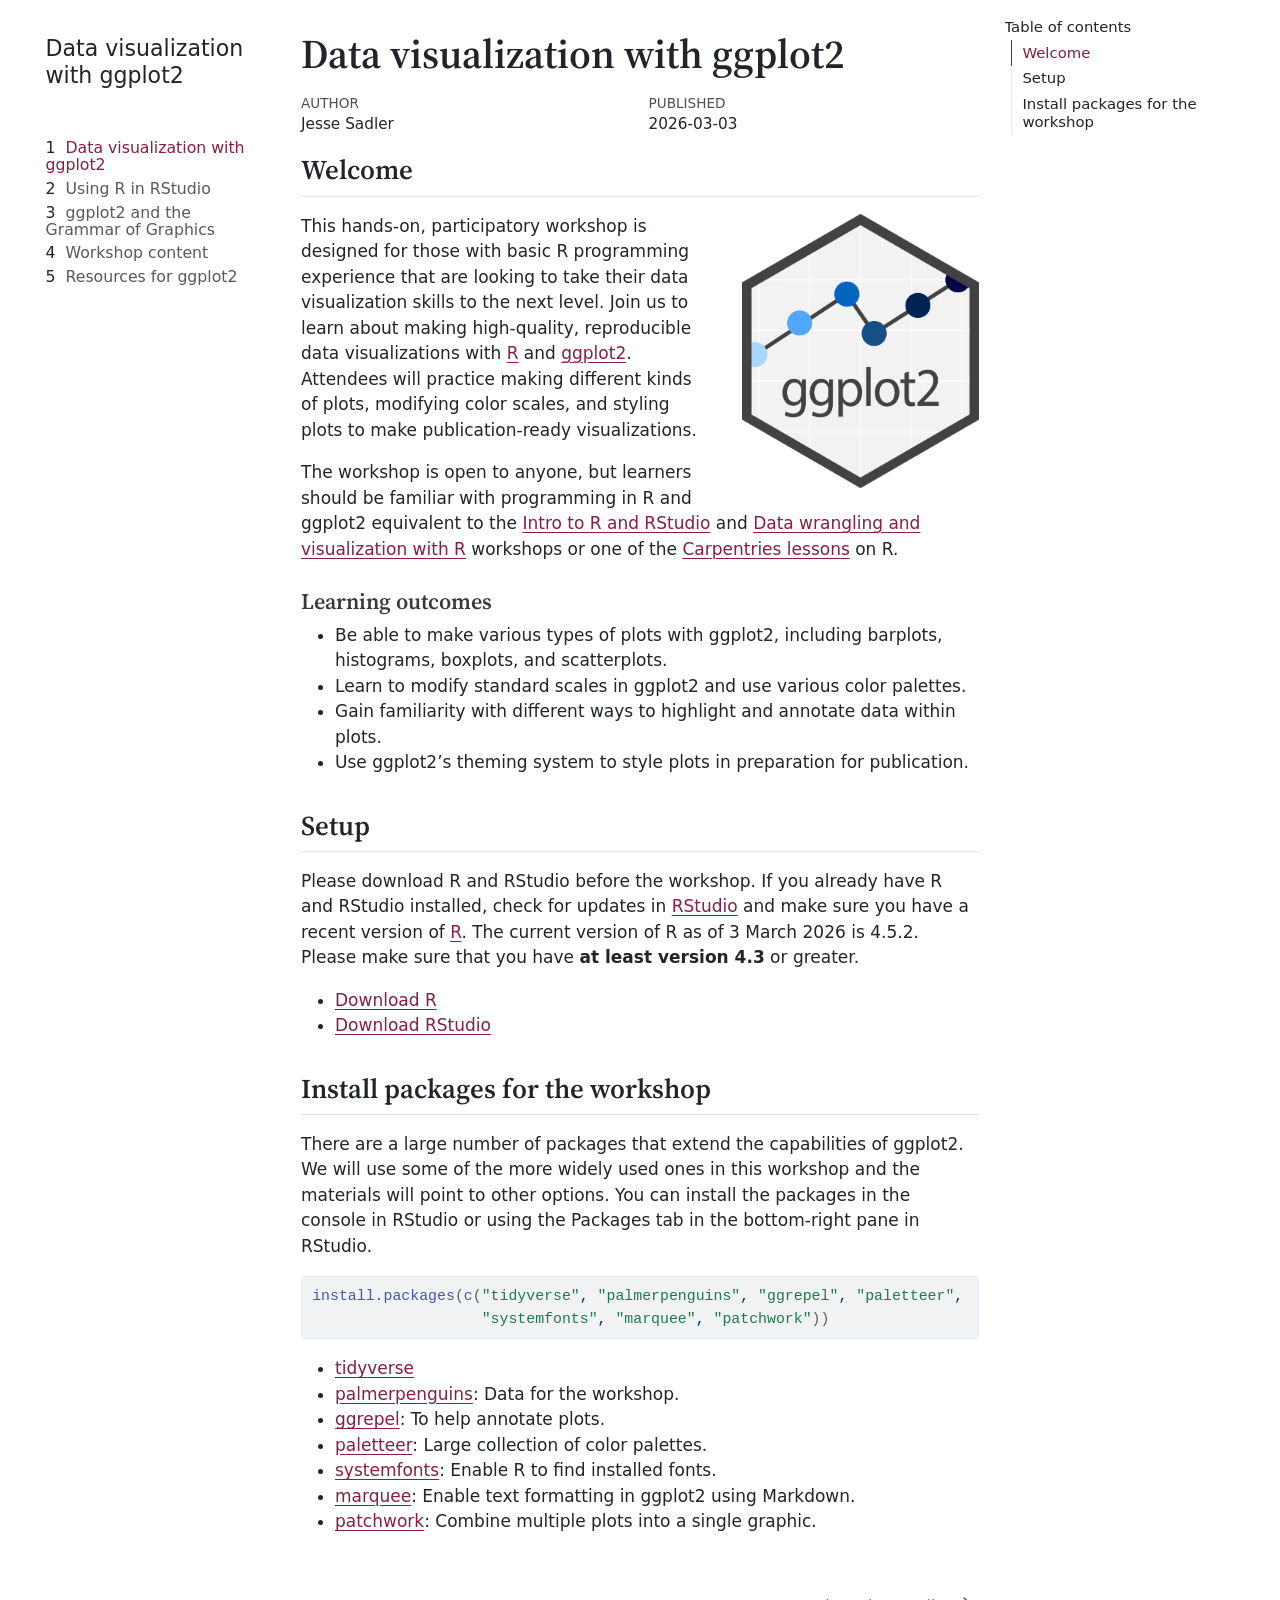
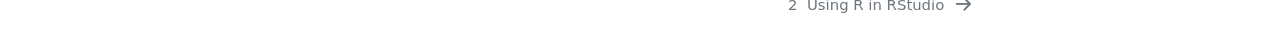
==== index.html @ a0c3a04a "Built site for gh-pages" ====
<!DOCTYPE html>
<html xmlns="http://www.w3.org/1999/xhtml" lang="en" xml:lang="en"><head>
<meta http-equiv="Content-Type" content="text/html; charset=UTF-8">
<meta charset="utf-8">
<meta name="generator" content="quarto-1.8.27">
<meta name="viewport" content="width=device-width, initial-scale=1.0, user-scalable=yes">
<meta name="author" content="Jesse Sadler">
<meta name="dcterms.date" content="2026-03-03">
<title>Data visualization with ggplot2</title>
<style>
code{white-space: pre-wrap;}
span.smallcaps{font-variant: small-caps;}
div.columns{display: flex; gap: min(4vw, 1.5em);}
div.column{flex: auto; overflow-x: auto;}
div.hanging-indent{margin-left: 1.5em; text-indent: -1.5em;}
ul.task-list{list-style: none;}
ul.task-list li input[type="checkbox"] {
  width: 0.8em;
  margin: 0 0.8em 0.2em -1em; /* quarto-specific, see https://github.com/quarto-dev/quarto-cli/issues/4556 */ 
  vertical-align: middle;
}
/* CSS for syntax highlighting */
html { -webkit-text-size-adjust: 100%; }
pre > code.sourceCode { white-space: pre; position: relative; }
pre > code.sourceCode > span { display: inline-block; line-height: 1.25; }
pre > code.sourceCode > span:empty { height: 1.2em; }
.sourceCode { overflow: visible; }
code.sourceCode > span { color: inherit; text-decoration: inherit; }
div.sourceCode { margin: 1em 0; }
pre.sourceCode { margin: 0; }
@media screen {
div.sourceCode { overflow: auto; }
}
@media print {
pre > code.sourceCode { white-space: pre-wrap; }
pre > code.sourceCode > span { text-indent: -5em; padding-left: 5em; }
}
pre.numberSource code
  { counter-reset: source-line 0; }
pre.numberSource code > span
  { position: relative; left: -4em; counter-increment: source-line; }
pre.numberSource code > span > a:first-child::before
  { content: counter(source-line);
    position: relative; left: -1em; text-align: right; vertical-align: baseline;
    border: none; display: inline-block;
    -webkit-touch-callout: none; -webkit-user-select: none;
    -khtml-user-select: none; -moz-user-select: none;
    -ms-user-select: none; user-select: none;
    padding: 0 4px; width: 4em;
  }
pre.numberSource { margin-left: 3em;  padding-left: 4px; }
div.sourceCode
  {   }
@media screen {
pre > code.sourceCode > span > a:first-child::before { text-decoration: underline; }
}
</style>

<script src="site_libs/quarto-nav/quarto-nav.js"></script>
<script src="site_libs/quarto-nav/headroom.min.js"></script>
<script src="site_libs/clipboard/clipboard.min.js"></script>
<script src="site_libs/quarto-search/autocomplete.umd.js"></script>
<script src="site_libs/quarto-search/fuse.min.js"></script>
<script src="site_libs/quarto-search/quarto-search.js"></script>
<meta name="quarto:offset" content="./">
<link href="./rstudio-guide.html" rel="next">
<script src="site_libs/quarto-html/quarto.js" type="module"></script>
<script src="site_libs/quarto-html/tabsets/tabsets.js" type="module"></script>
<script src="site_libs/quarto-html/axe/axe-check.js" type="module"></script>
<script src="site_libs/quarto-html/popper.min.js"></script>
<script src="site_libs/quarto-html/tippy.umd.min.js"></script>
<script src="site_libs/quarto-html/anchor.min.js"></script>
<link href="site_libs/quarto-html/tippy.css" rel="stylesheet">
<link href="site_libs/quarto-html/quarto-syntax-highlighting-ed96de9b727972fe78a7b5d16c58bf87.css" rel="stylesheet" id="quarto-text-highlighting-styles">
<script src="site_libs/bootstrap/bootstrap.min.js"></script>
<link href="site_libs/bootstrap/bootstrap-icons.css" rel="stylesheet">
<link href="site_libs/bootstrap/bootstrap-819e9ac62654b264625359d69f414092.min.css" rel="stylesheet" append-hash="true" id="quarto-bootstrap" data-mode="light"><script id="quarto-search-options" type="application/json">{
  "location": "sidebar",
  "copy-button": false,
  "collapse-after": 3,
  "panel-placement": "start",
  "type": "textbox",
  "limit": 50,
  "keyboard-shortcut": [
    "f",
    "/",
    "s"
  ],
  "show-item-context": false,
  "language": {
    "search-no-results-text": "No results",
    "search-matching-documents-text": "matching documents",
    "search-copy-link-title": "Copy link to search",
    "search-hide-matches-text": "Hide additional matches",
    "search-more-match-text": "more match in this document",
    "search-more-matches-text": "more matches in this document",
    "search-clear-button-title": "Clear",
    "search-text-placeholder": "",
    "search-detached-cancel-button-title": "Cancel",
    "search-submit-button-title": "Submit",
    "search-label": "Search"
  }
}</script>
</head>
<body class="nav-sidebar floating quarto-light">

<div id="quarto-search-results"></div>
  <header id="quarto-header" class="headroom fixed-top"><nav class="quarto-secondary-nav"><div class="container-fluid d-flex">
      <button type="button" class="quarto-btn-toggle btn" data-bs-toggle="collapse" role="button" data-bs-target=".quarto-sidebar-collapse-item" aria-controls="quarto-sidebar" aria-expanded="false" aria-label="Toggle sidebar navigation" onclick="if (window.quartoToggleHeadroom) { window.quartoToggleHeadroom(); }">
        <i class="bi bi-layout-text-sidebar-reverse"></i>
      </button>
        <nav class="quarto-page-breadcrumbs" aria-label="breadcrumb"><ol class="breadcrumb"><li class="breadcrumb-item"><a href="./index.html"><span class="chapter-number">1</span>&nbsp; <span class="chapter-title">Data visualization with ggplot2</span></a></li></ol></nav>
        <a class="flex-grow-1" role="navigation" data-bs-toggle="collapse" data-bs-target=".quarto-sidebar-collapse-item" aria-controls="quarto-sidebar" aria-expanded="false" aria-label="Toggle sidebar navigation" onclick="if (window.quartoToggleHeadroom) { window.quartoToggleHeadroom(); }">      
        </a>
      <button type="button" class="btn quarto-search-button" aria-label="Search" onclick="window.quartoOpenSearch();">
        <i class="bi bi-search"></i>
      </button>
    </div>
  </nav></header><!-- content --><div id="quarto-content" class="quarto-container page-columns page-rows-contents page-layout-article">
<!-- sidebar -->
  <nav id="quarto-sidebar" class="sidebar collapse collapse-horizontal quarto-sidebar-collapse-item sidebar-navigation floating overflow-auto"><div class="pt-lg-2 mt-2 text-left sidebar-header">
    <div class="sidebar-title mb-0 py-0">
      <a href="./">Data visualization with ggplot2</a> 
    </div>
      </div>
        <div class="mt-2 flex-shrink-0 align-items-center">
        <div class="sidebar-search">
        <div id="quarto-search" class="" title="Search"></div>
        </div>
        </div>
    <div class="sidebar-menu-container"> 
    <ul class="list-unstyled mt-1">
<li class="sidebar-item">
  <div class="sidebar-item-container"> 
  <a href="./index.html" class="sidebar-item-text sidebar-link active">
 <span class="menu-text"><span class="chapter-number">1</span>&nbsp; <span class="chapter-title">Data visualization with ggplot2</span></span></a>
  </div>
</li>
        <li class="sidebar-item">
  <div class="sidebar-item-container"> 
  <a href="./rstudio-guide.html" class="sidebar-item-text sidebar-link">
 <span class="menu-text"><span class="chapter-number">2</span>&nbsp; <span class="chapter-title">Using R in RStudio</span></span></a>
  </div>
</li>
        <li class="sidebar-item">
  <div class="sidebar-item-container"> 
  <a href="./grammar-of-graphics.html" class="sidebar-item-text sidebar-link">
 <span class="menu-text"><span class="chapter-number">3</span>&nbsp; <span class="chapter-title">ggplot2 and the Grammar of Graphics</span></span></a>
  </div>
</li>
        <li class="sidebar-item">
  <div class="sidebar-item-container"> 
  <a href="./content.html" class="sidebar-item-text sidebar-link">
 <span class="menu-text"><span class="chapter-number">4</span>&nbsp; <span class="chapter-title">Workshop content</span></span></a>
  </div>
</li>
        <li class="sidebar-item">
  <div class="sidebar-item-container"> 
  <a href="./resources.html" class="sidebar-item-text sidebar-link">
 <span class="menu-text"><span class="chapter-number">5</span>&nbsp; <span class="chapter-title">Resources for ggplot2</span></span></a>
  </div>
</li>
    </ul>
</div>
</nav><div id="quarto-sidebar-glass" class="quarto-sidebar-collapse-item" data-bs-toggle="collapse" data-bs-target=".quarto-sidebar-collapse-item"></div>
<!-- margin-sidebar -->
    <div id="quarto-margin-sidebar" class="sidebar margin-sidebar">
        <nav id="TOC" role="doc-toc" class="toc-active"><h2 id="toc-title">Table of contents</h2>
   
  <ul>
<li>
<a href="#welcome" id="toc-welcome" class="nav-link active" data-scroll-target="#welcome">Welcome</a>
  <ul class="collapse">
<li><a href="#learning-outcomes" id="toc-learning-outcomes" class="nav-link" data-scroll-target="#learning-outcomes">Learning outcomes</a></li>
  </ul>
</li>
  <li><a href="#setup" id="toc-setup" class="nav-link" data-scroll-target="#setup">Setup</a></li>
  <li><a href="#install-packages-for-the-workshop" id="toc-install-packages-for-the-workshop" class="nav-link" data-scroll-target="#install-packages-for-the-workshop">Install packages for the workshop</a></li>
  </ul></nav>
    </div>
<!-- main -->
<main class="content" id="quarto-document-content"><header id="title-block-header" class="quarto-title-block default"><div class="quarto-title">
<h1 class="title">Data visualization with ggplot2</h1>
</div>



<div class="quarto-title-meta">

    <div>
    <div class="quarto-title-meta-heading">Author</div>
    <div class="quarto-title-meta-contents">
             <p>Jesse Sadler </p>
          </div>
  </div>
    
    <div>
    <div class="quarto-title-meta-heading">Published</div>
    <div class="quarto-title-meta-contents">
      <p class="date">2026-03-03</p>
    </div>
  </div>
  
    
  </div>
  


</header>
<section id="welcome" class="level2 unnumbered"><h2 class="unnumbered anchored" data-anchor-id="welcome">Welcome</h2><p><img src="ggplot2.png" title="Data visualization with ggplot2" class="quarto-cover-image nolightbox img-fluid"></p>
<p>This hands-on, participatory workshop is designed for those with basic R programming experience that are looking to take their data visualization skills to the next level. Join us to learn about making high-quality, reproducible data visualizations with <a href="https://www.r-project.org/">R</a> and <a href="https://ggplot2.tidyverse.org/">ggplot2</a>. Attendees will practice making different kinds of plots, modifying color scales, and styling plots to make publication-ready visualizations.</p>
<p>The workshop is open to anyone, but learners should be familiar with programming in R and ggplot2 equivalent to the <a href="https://calendar.lib.vt.edu/event/16053032">Intro to R and RStudio</a> and <a href="https://calendar.lib.vt.edu/event/16053104">Data wrangling and visualization with R</a> workshops or one of the <a href="https://carpentries.org/lessons/">Carpentries lessons</a> on R.</p>
<section id="learning-outcomes" class="level3 unnumbered"><h3 class="unnumbered anchored" data-anchor-id="learning-outcomes">Learning outcomes</h3>
<ul>
<li>Be able to make various types of plots with ggplot2, including barplots, histograms, boxplots, and scatterplots.</li>
<li>Learn to modify standard scales in ggplot2 and use various color palettes.</li>
<li>Gain familiarity with different ways to highlight and annotate data within plots.</li>
<li>Use ggplot2’s theming system to style plots in preparation for publication.</li>
</ul></section></section><section id="setup" class="level2 unnumbered"><h2 class="unnumbered anchored" data-anchor-id="setup">Setup</h2>
<p>Please download R and RStudio before the workshop. If you already have R and RStudio installed, check for updates in <a href="https://posit.co/download/rstudio-desktop/">RStudio</a> and make sure you have a recent version of <a href="https://cran.r-project.org/">R</a>. The current version of R as of 3 March 2026 is 4.5.2. Please make sure that you have <strong>at least version 4.3</strong> or greater.</p>
<ul>
<li><a href="https://cran.r-project.org/">Download R</a></li>
<li><a href="https://posit.co/download/rstudio-desktop/">Download RStudio</a></li>
</ul></section><section id="install-packages-for-the-workshop" class="level2 unnumbered"><h2 class="unnumbered anchored" data-anchor-id="install-packages-for-the-workshop">Install packages for the workshop</h2>
<p>There are a large number of packages that extend the capabilities of ggplot2. We will use some of the more widely used ones in this workshop and the materials will point to other options. You can install the packages in the console in RStudio or using the Packages tab in the bottom-right pane in RStudio.</p>
<div class="cell">
<div class="code-copy-outer-scaffold"><div class="sourceCode" id="cb1"><pre class="downlit sourceCode r code-with-copy"><code class="sourceCode R"><span><span class="fu"><a href="https://rdrr.io/r/utils/install.packages.html">install.packages</a></span><span class="op">(</span><span class="fu"><a href="https://rdrr.io/r/base/c.html">c</a></span><span class="op">(</span><span class="st">"tidyverse"</span>, <span class="st">"palmerpenguins"</span>, <span class="st">"ggrepel"</span>, <span class="st">"paletteer"</span>,</span>
<span>                   <span class="st">"systemfonts"</span>, <span class="st">"marquee"</span>, <span class="st">"patchwork"</span><span class="op">)</span><span class="op">)</span></span></code></pre></div><button title="Copy to Clipboard" class="code-copy-button"><i class="bi"></i></button></div>
</div>
<ul>
<li><a href="https://tidyverse.org">tidyverse</a></li>
<li>
<a href="https://allisonhorst.github.io/palmerpenguins/">palmerpenguins</a>: Data for the workshop.</li>
<li>
<a href="https://ggrepel.slowkow.com">ggrepel</a>: To help annotate plots.</li>
<li>
<a href="https://emilhvitfeldt.github.io/paletteer/">paletteer</a>: Large collection of color palettes.</li>
<li>
<a href="https://systemfonts.r-lib.org">systemfonts</a>: Enable R to find installed fonts.</li>
<li>
<a href="https://marquee.r-lib.org">marquee</a>: Enable text formatting in ggplot2 using Markdown.</li>
<li>
<a href="https://patchwork.data-imaginist.com/index.html">patchwork</a>: Combine multiple plots into a single graphic.</li>
</ul>


</section></main><!-- /main --><script id="quarto-html-after-body" type="application/javascript">
  window.document.addEventListener("DOMContentLoaded", function (event) {
    const icon = "";
    const anchorJS = new window.AnchorJS();
    anchorJS.options = {
      placement: 'right',
      icon: icon
    };
    anchorJS.add('.anchored');
    const isCodeAnnotation = (el) => {
      for (const clz of el.classList) {
        if (clz.startsWith('code-annotation-')) {                     
          return true;
        }
      }
      return false;
    }
    const onCopySuccess = function(e) {
      // button target
      const button = e.trigger;
      // don't keep focus
      button.blur();
      // flash "checked"
      button.classList.add('code-copy-button-checked');
      var currentTitle = button.getAttribute("title");
      button.setAttribute("title", "Copied!");
      let tooltip;
      if (window.bootstrap) {
        button.setAttribute("data-bs-toggle", "tooltip");
        button.setAttribute("data-bs-placement", "left");
        button.setAttribute("data-bs-title", "Copied!");
        tooltip = new bootstrap.Tooltip(button, 
          { trigger: "manual", 
            customClass: "code-copy-button-tooltip",
            offset: [0, -8]});
        tooltip.show();    
      }
      setTimeout(function() {
        if (tooltip) {
          tooltip.hide();
          button.removeAttribute("data-bs-title");
          button.removeAttribute("data-bs-toggle");
          button.removeAttribute("data-bs-placement");
        }
        button.setAttribute("title", currentTitle);
        button.classList.remove('code-copy-button-checked');
      }, 1000);
      // clear code selection
      e.clearSelection();
    }
    const getTextToCopy = function(trigger) {
      const outerScaffold = trigger.parentElement.cloneNode(true);
      const codeEl = outerScaffold.querySelector('code');
      for (const childEl of codeEl.children) {
        if (isCodeAnnotation(childEl)) {
          childEl.remove();
        }
      }
      return codeEl.innerText;
    }
    const clipboard = new window.ClipboardJS('.code-copy-button:not([data-in-quarto-modal])', {
      text: getTextToCopy
    });
    clipboard.on('success', onCopySuccess);
    if (window.document.getElementById('quarto-embedded-source-code-modal')) {
      const clipboardModal = new window.ClipboardJS('.code-copy-button[data-in-quarto-modal]', {
        text: getTextToCopy,
        container: window.document.getElementById('quarto-embedded-source-code-modal')
      });
      clipboardModal.on('success', onCopySuccess);
    }
      var localhostRegex = new RegExp(/^(?:http|https):\/\/localhost\:?[0-9]*\//);
      var mailtoRegex = new RegExp(/^mailto:/);
        var filterRegex = new RegExp('/' + window.location.host + '/');
      var isInternal = (href) => {
          return filterRegex.test(href) || localhostRegex.test(href) || mailtoRegex.test(href);
      }
      // Inspect non-navigation links and adorn them if external
     var links = window.document.querySelectorAll('a[href]:not(.nav-link):not(.navbar-brand):not(.toc-action):not(.sidebar-link):not(.sidebar-item-toggle):not(.pagination-link):not(.no-external):not([aria-hidden]):not(.dropdown-item):not(.quarto-navigation-tool):not(.about-link)');
      for (var i=0; i<links.length; i++) {
        const link = links[i];
        if (!isInternal(link.href)) {
          // undo the damage that might have been done by quarto-nav.js in the case of
          // links that we want to consider external
          if (link.dataset.originalHref !== undefined) {
            link.href = link.dataset.originalHref;
          }
        }
      }
    function tippyHover(el, contentFn, onTriggerFn, onUntriggerFn) {
      const config = {
        allowHTML: true,
        maxWidth: 500,
        delay: 100,
        arrow: false,
        appendTo: function(el) {
            return el.parentElement;
        },
        interactive: true,
        interactiveBorder: 10,
        theme: 'quarto',
        placement: 'bottom-start',
      };
      if (contentFn) {
        config.content = contentFn;
      }
      if (onTriggerFn) {
        config.onTrigger = onTriggerFn;
      }
      if (onUntriggerFn) {
        config.onUntrigger = onUntriggerFn;
      }
      window.tippy(el, config); 
    }
    const noterefs = window.document.querySelectorAll('a[role="doc-noteref"]');
    for (var i=0; i<noterefs.length; i++) {
      const ref = noterefs[i];
      tippyHover(ref, function() {
        // use id or data attribute instead here
        let href = ref.getAttribute('data-footnote-href') || ref.getAttribute('href');
        try { href = new URL(href).hash; } catch {}
        const id = href.replace(/^#\/?/, "");
        const note = window.document.getElementById(id);
        if (note) {
          return note.innerHTML;
        } else {
          return "";
        }
      });
    }
    const xrefs = window.document.querySelectorAll('a.quarto-xref');
    const processXRef = (id, note) => {
      // Strip column container classes
      const stripColumnClz = (el) => {
        el.classList.remove("page-full", "page-columns");
        if (el.children) {
          for (const child of el.children) {
            stripColumnClz(child);
          }
        }
      }
      stripColumnClz(note)
      if (id === null || id.startsWith('sec-')) {
        // Special case sections, only their first couple elements
        const container = document.createElement("div");
        if (note.children && note.children.length > 2) {
          container.appendChild(note.children[0].cloneNode(true));
          for (let i = 1; i < note.children.length; i++) {
            const child = note.children[i];
            if (child.tagName === "P" && child.innerText === "") {
              continue;
            } else {
              container.appendChild(child.cloneNode(true));
              break;
            }
          }
          if (window.Quarto?.typesetMath) {
            window.Quarto.typesetMath(container);
          }
          return container.innerHTML
        } else {
          if (window.Quarto?.typesetMath) {
            window.Quarto.typesetMath(note);
          }
          return note.innerHTML;
        }
      } else {
        // Remove any anchor links if they are present
        const anchorLink = note.querySelector('a.anchorjs-link');
        if (anchorLink) {
          anchorLink.remove();
        }
        if (window.Quarto?.typesetMath) {
          window.Quarto.typesetMath(note);
        }
        if (note.classList.contains("callout")) {
          return note.outerHTML;
        } else {
          return note.innerHTML;
        }
      }
    }
    for (var i=0; i<xrefs.length; i++) {
      const xref = xrefs[i];
      tippyHover(xref, undefined, function(instance) {
        instance.disable();
        let url = xref.getAttribute('href');
        let hash = undefined; 
        if (url.startsWith('#')) {
          hash = url;
        } else {
          try { hash = new URL(url).hash; } catch {}
        }
        if (hash) {
          const id = hash.replace(/^#\/?/, "");
          const note = window.document.getElementById(id);
          if (note !== null) {
            try {
              const html = processXRef(id, note.cloneNode(true));
              instance.setContent(html);
            } finally {
              instance.enable();
              instance.show();
            }
          } else {
            // See if we can fetch this
            fetch(url.split('#')[0])
            .then(res => res.text())
            .then(html => {
              const parser = new DOMParser();
              const htmlDoc = parser.parseFromString(html, "text/html");
              const note = htmlDoc.getElementById(id);
              if (note !== null) {
                const html = processXRef(id, note);
                instance.setContent(html);
              } 
            }).finally(() => {
              instance.enable();
              instance.show();
            });
          }
        } else {
          // See if we can fetch a full url (with no hash to target)
          // This is a special case and we should probably do some content thinning / targeting
          fetch(url)
          .then(res => res.text())
          .then(html => {
            const parser = new DOMParser();
            const htmlDoc = parser.parseFromString(html, "text/html");
            const note = htmlDoc.querySelector('main.content');
            if (note !== null) {
              // This should only happen for chapter cross references
              // (since there is no id in the URL)
              // remove the first header
              if (note.children.length > 0 && note.children[0].tagName === "HEADER") {
                note.children[0].remove();
              }
              const html = processXRef(null, note);
              instance.setContent(html);
            } 
          }).finally(() => {
            instance.enable();
            instance.show();
          });
        }
      }, function(instance) {
      });
    }
        let selectedAnnoteEl;
        const selectorForAnnotation = ( cell, annotation) => {
          let cellAttr = 'data-code-cell="' + cell + '"';
          let lineAttr = 'data-code-annotation="' +  annotation + '"';
          const selector = 'span[' + cellAttr + '][' + lineAttr + ']';
          return selector;
        }
        const selectCodeLines = (annoteEl) => {
          const doc = window.document;
          const targetCell = annoteEl.getAttribute("data-target-cell");
          const targetAnnotation = annoteEl.getAttribute("data-target-annotation");
          const annoteSpan = window.document.querySelector(selectorForAnnotation(targetCell, targetAnnotation));
          const lines = annoteSpan.getAttribute("data-code-lines").split(",");
          const lineIds = lines.map((line) => {
            return targetCell + "-" + line;
          })
          let top = null;
          let height = null;
          let parent = null;
          if (lineIds.length > 0) {
              //compute the position of the single el (top and bottom and make a div)
              const el = window.document.getElementById(lineIds[0]);
              top = el.offsetTop;
              height = el.offsetHeight;
              parent = el.parentElement.parentElement;
            if (lineIds.length > 1) {
              const lastEl = window.document.getElementById(lineIds[lineIds.length - 1]);
              const bottom = lastEl.offsetTop + lastEl.offsetHeight;
              height = bottom - top;
            }
            if (top !== null && height !== null && parent !== null) {
              // cook up a div (if necessary) and position it 
              let div = window.document.getElementById("code-annotation-line-highlight");
              if (div === null) {
                div = window.document.createElement("div");
                div.setAttribute("id", "code-annotation-line-highlight");
                div.style.position = 'absolute';
                parent.appendChild(div);
              }
              div.style.top = top - 2 + "px";
              div.style.height = height + 4 + "px";
              div.style.left = 0;
              let gutterDiv = window.document.getElementById("code-annotation-line-highlight-gutter");
              if (gutterDiv === null) {
                gutterDiv = window.document.createElement("div");
                gutterDiv.setAttribute("id", "code-annotation-line-highlight-gutter");
                gutterDiv.style.position = 'absolute';
                const codeCell = window.document.getElementById(targetCell);
                const gutter = codeCell.querySelector('.code-annotation-gutter');
                gutter.appendChild(gutterDiv);
              }
              gutterDiv.style.top = top - 2 + "px";
              gutterDiv.style.height = height + 4 + "px";
            }
            selectedAnnoteEl = annoteEl;
          }
        };
        const unselectCodeLines = () => {
          const elementsIds = ["code-annotation-line-highlight", "code-annotation-line-highlight-gutter"];
          elementsIds.forEach((elId) => {
            const div = window.document.getElementById(elId);
            if (div) {
              div.remove();
            }
          });
          selectedAnnoteEl = undefined;
        };
          // Handle positioning of the toggle
      window.addEventListener(
        "resize",
        throttle(() => {
          elRect = undefined;
          if (selectedAnnoteEl) {
            selectCodeLines(selectedAnnoteEl);
          }
        }, 10)
      );
      function throttle(fn, ms) {
      let throttle = false;
      let timer;
        return (...args) => {
          if(!throttle) { // first call gets through
              fn.apply(this, args);
              throttle = true;
          } else { // all the others get throttled
              if(timer) clearTimeout(timer); // cancel #2
              timer = setTimeout(() => {
                fn.apply(this, args);
                timer = throttle = false;
              }, ms);
          }
        };
      }
        // Attach click handler to the DT
        const annoteDls = window.document.querySelectorAll('dt[data-target-cell]');
        for (const annoteDlNode of annoteDls) {
          annoteDlNode.addEventListener('click', (event) => {
            const clickedEl = event.target;
            if (clickedEl !== selectedAnnoteEl) {
              unselectCodeLines();
              const activeEl = window.document.querySelector('dt[data-target-cell].code-annotation-active');
              if (activeEl) {
                activeEl.classList.remove('code-annotation-active');
              }
              selectCodeLines(clickedEl);
              clickedEl.classList.add('code-annotation-active');
            } else {
              // Unselect the line
              unselectCodeLines();
              clickedEl.classList.remove('code-annotation-active');
            }
          });
        }
    const findCites = (el) => {
      const parentEl = el.parentElement;
      if (parentEl) {
        const cites = parentEl.dataset.cites;
        if (cites) {
          return {
            el,
            cites: cites.split(' ')
          };
        } else {
          return findCites(el.parentElement)
        }
      } else {
        return undefined;
      }
    };
    var bibliorefs = window.document.querySelectorAll('a[role="doc-biblioref"]');
    for (var i=0; i<bibliorefs.length; i++) {
      const ref = bibliorefs[i];
      const citeInfo = findCites(ref);
      if (citeInfo) {
        tippyHover(citeInfo.el, function() {
          var popup = window.document.createElement('div');
          citeInfo.cites.forEach(function(cite) {
            var citeDiv = window.document.createElement('div');
            citeDiv.classList.add('hanging-indent');
            citeDiv.classList.add('csl-entry');
            var biblioDiv = window.document.getElementById('ref-' + cite);
            if (biblioDiv) {
              citeDiv.innerHTML = biblioDiv.innerHTML;
            }
            popup.appendChild(citeDiv);
          });
          return popup.innerHTML;
        });
      }
    }
  });
  </script><nav class="page-navigation"><div class="nav-page nav-page-previous">
  </div>
  <div class="nav-page nav-page-next">
      <a href="./rstudio-guide.html" class="pagination-link" aria-label="Using R in RStudio">
        <span class="nav-page-text"><span class="chapter-number">2</span>&nbsp; <span class="chapter-title">Using R in RStudio</span></span> <i class="bi bi-arrow-right-short"></i>
      </a>
  </div>
</nav>
</div> <!-- /content -->



</body></html>
---- site_libs/quarto-html/tippy.css ----
.tippy-box[data-animation=fade][data-state=hidden]{opacity:0}[data-tippy-root]{max-width:calc(100vw - 10px)}.tippy-box{position:relative;background-color:#333;color:#fff;border-radius:4px;font-size:14px;line-height:1.4;white-space:normal;outline:0;transition-property:transform,visibility,opacity}.tippy-box[data-placement^=top]>.tippy-arrow{bottom:0}.tippy-box[data-placement^=top]>.tippy-arrow:before{bottom:-7px;left:0;border-width:8px 8px 0;border-top-color:initial;transform-origin:center top}.tippy-box[data-placement^=bottom]>.tippy-arrow{top:0}.tippy-box[data-placement^=bottom]>.tippy-arrow:before{top:-7px;left:0;border-width:0 8px 8px;border-bottom-color:initial;transform-origin:center bottom}.tippy-box[data-placement^=left]>.tippy-arrow{right:0}.tippy-box[data-placement^=left]>.tippy-arrow:before{border-width:8px 0 8px 8px;border-left-color:initial;right:-7px;transform-origin:center left}.tippy-box[data-placement^=right]>.tippy-arrow{left:0}.tippy-box[data-placement^=right]>.tippy-arrow:before{left:-7px;border-width:8px 8px 8px 0;border-right-color:initial;transform-origin:center right}.tippy-box[data-inertia][data-state=visible]{transition-timing-function:cubic-bezier(.54,1.5,.38,1.11)}.tippy-arrow{width:16px;height:16px;color:#333}.tippy-arrow:before{content:"";position:absolute;border-color:transparent;border-style:solid}.tippy-content{position:relative;padding:5px 9px;z-index:1}
---- site_libs/quarto-html/quarto-syntax-highlighting-ed96de9b727972fe78a7b5d16c58bf87.css ----
/* quarto syntax highlight colors */
:root {
  --quarto-hl-ot-color: #003B4F;
  --quarto-hl-at-color: #657422;
  --quarto-hl-ss-color: #20794D;
  --quarto-hl-an-color: #5E5E5E;
  --quarto-hl-fu-color: #4758AB;
  --quarto-hl-st-color: #20794D;
  --quarto-hl-cf-color: #003B4F;
  --quarto-hl-op-color: #5E5E5E;
  --quarto-hl-er-color: #AD0000;
  --quarto-hl-bn-color: #AD0000;
  --quarto-hl-al-color: #AD0000;
  --quarto-hl-va-color: #111111;
  --quarto-hl-bu-color: inherit;
  --quarto-hl-ex-color: inherit;
  --quarto-hl-pp-color: #AD0000;
  --quarto-hl-in-color: #5E5E5E;
  --quarto-hl-vs-color: #20794D;
  --quarto-hl-wa-color: #5E5E5E;
  --quarto-hl-do-color: #5E5E5E;
  --quarto-hl-im-color: #00769E;
  --quarto-hl-ch-color: #20794D;
  --quarto-hl-dt-color: #AD0000;
  --quarto-hl-fl-color: #AD0000;
  --quarto-hl-co-color: #5E5E5E;
  --quarto-hl-cv-color: #5E5E5E;
  --quarto-hl-cn-color: #8f5902;
  --quarto-hl-sc-color: #5E5E5E;
  --quarto-hl-dv-color: #AD0000;
  --quarto-hl-kw-color: #003B4F;
}

/* other quarto variables */
:root {
  --quarto-font-monospace: SFMono-Regular, Menlo, Monaco, Consolas, "Liberation Mono", "Courier New", monospace;
}

/* syntax highlight based on Pandoc's rules */
pre > code.sourceCode > span {
  color: #003B4F;
}

code.sourceCode > span {
  color: #003B4F;
}

div.sourceCode,
div.sourceCode pre.sourceCode {
  color: #003B4F;
}

/* Normal */
code span {
  color: #003B4F;
}

/* Alert */
code span.al {
  color: #AD0000;
  font-style: inherit;
}

/* Annotation */
code span.an {
  color: #5E5E5E;
  font-style: inherit;
}

/* Attribute */
code span.at {
  color: #657422;
  font-style: inherit;
}

/* BaseN */
code span.bn {
  color: #AD0000;
  font-style: inherit;
}

/* BuiltIn */
code span.bu {
  font-style: inherit;
}

/* ControlFlow */
code span.cf {
  color: #003B4F;
  font-weight: bold;
  font-style: inherit;
}

/* Char */
code span.ch {
  color: #20794D;
  font-style: inherit;
}

/* Constant */
code span.cn {
  color: #8f5902;
  font-style: inherit;
}

/* Comment */
code span.co {
  color: #5E5E5E;
  font-style: inherit;
}

/* CommentVar */
code span.cv {
  color: #5E5E5E;
  font-style: italic;
}

/* Documentation */
code span.do {
  color: #5E5E5E;
  font-style: italic;
}

/* DataType */
code span.dt {
  color: #AD0000;
  font-style: inherit;
}

/* DecVal */
code span.dv {
  color: #AD0000;
  font-style: inherit;
}

/* Error */
code span.er {
  color: #AD0000;
  font-style: inherit;
}

/* Extension */
code span.ex {
  font-style: inherit;
}

/* Float */
code span.fl {
  color: #AD0000;
  font-style: inherit;
}

/* Function */
code span.fu {
  color: #4758AB;
  font-style: inherit;
}

/* Import */
code span.im {
  color: #00769E;
  font-style: inherit;
}

/* Information */
code span.in {
  color: #5E5E5E;
  font-style: inherit;
}

/* Keyword */
code span.kw {
  color: #003B4F;
  font-weight: bold;
  font-style: inherit;
}

/* Operator */
code span.op {
  color: #5E5E5E;
  font-style: inherit;
}

/* Other */
code span.ot {
  color: #003B4F;
  font-style: inherit;
}

/* Preprocessor */
code span.pp {
  color: #AD0000;
  font-style: inherit;
}

/* SpecialChar */
code span.sc {
  color: #5E5E5E;
  font-style: inherit;
}

/* SpecialString */
code span.ss {
  color: #20794D;
  font-style: inherit;
}

/* String */
code span.st {
  color: #20794D;
  font-style: inherit;
}

/* Variable */
code span.va {
  color: #111111;
  font-style: inherit;
}

/* VerbatimString */
code span.vs {
  color: #20794D;
  font-style: inherit;
}

/* Warning */
code span.wa {
  color: #5E5E5E;
  font-style: italic;
}

.prevent-inlining {
  content: "</";
}

/*# sourceMappingURL=0920dd6d7437995b8cdf7429764427b1.css.map */
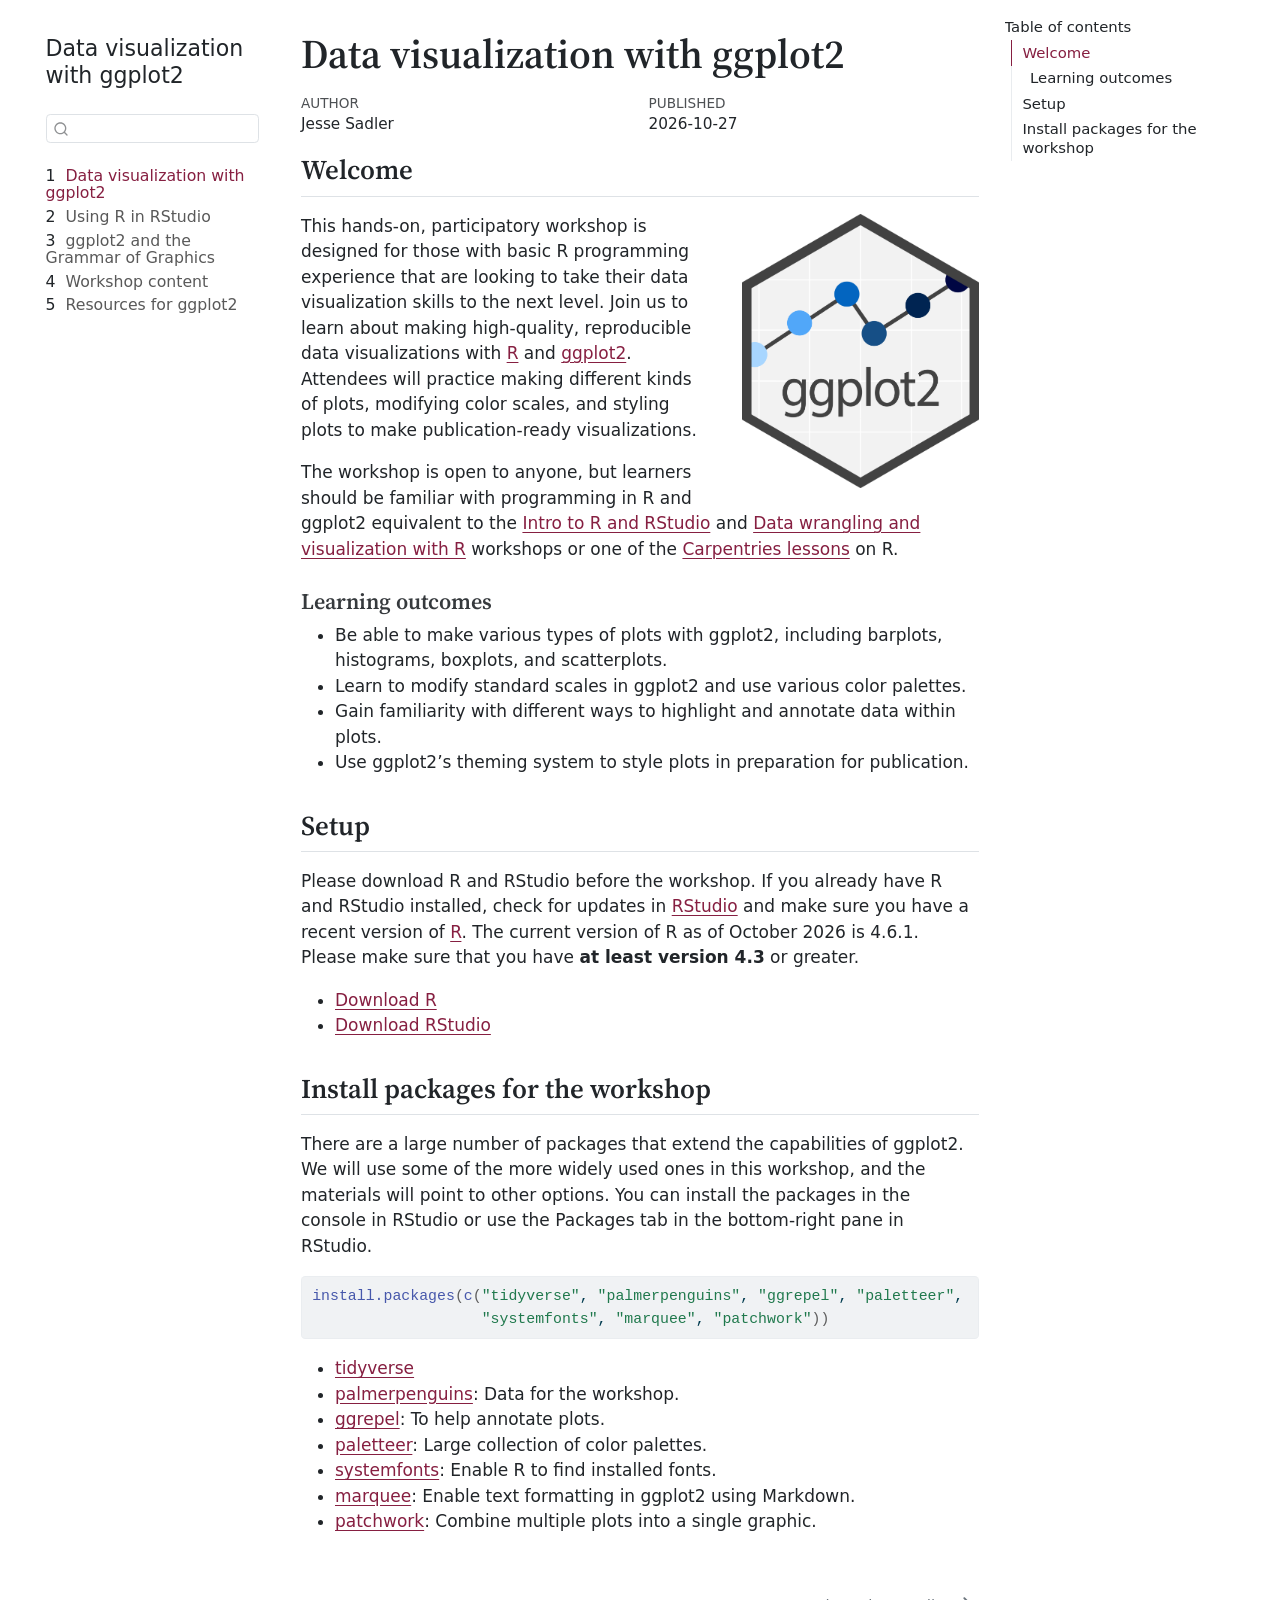
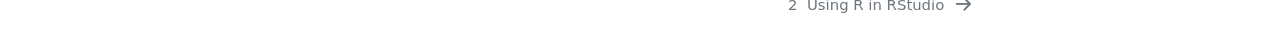
==== commit f6640566: "Built site for gh-pages" ====
--- a/index.html
+++ b/index.html
@@ -2,16 +2,22 @@
 <html xmlns="http://www.w3.org/1999/xhtml" lang="en" xml:lang="en"><head>
 <meta http-equiv="Content-Type" content="text/html; charset=UTF-8">
 <meta charset="utf-8">
-<meta name="generator" content="quarto-1.8.27">
+<meta name="generator" content="quarto-1.10.18">
 <meta name="viewport" content="width=device-width, initial-scale=1.0, user-scalable=yes">
 <meta name="author" content="Jesse Sadler">
-<meta name="dcterms.date" content="2026-03-03">
+<meta name="dcterms.date" content="2026-10-27">
 <title>Data visualization with ggplot2</title>
 <style>
-code{white-space: pre-wrap;}
+/* Default styles provided by pandoc.
+** See https://pandoc.org/MANUAL.html#variables-for-html for config info.
+*/
 span.smallcaps{font-variant: small-caps;}
-div.columns{display: flex; gap: min(4vw, 1.5em);}
-div.column{flex: auto; overflow-x: auto;}
+div.columns{display: flex; gap: 1.5em;}
+div.column{flex: auto;}
+@media screen {
+div.columns{gap: min(4vw, 1.5em);}
+div.column{overflow-x: auto;}
+}
 div.hanging-indent{margin-left: 1.5em; text-indent: -1.5em;}
 ul.task-list{list-style: none;}
 ul.task-list li input[type="checkbox"] {
@@ -66,15 +72,14 @@
 <link href="./rstudio-guide.html" rel="next">
 <script src="site_libs/quarto-html/quarto.js" type="module"></script>
 <script src="site_libs/quarto-html/tabsets/tabsets.js" type="module"></script>
-<script src="site_libs/quarto-html/axe/axe-check.js" type="module"></script>
 <script src="site_libs/quarto-html/popper.min.js"></script>
 <script src="site_libs/quarto-html/tippy.umd.min.js"></script>
 <script src="site_libs/quarto-html/anchor.min.js"></script>
 <link href="site_libs/quarto-html/tippy.css" rel="stylesheet">
-<link href="site_libs/quarto-html/quarto-syntax-highlighting-ed96de9b727972fe78a7b5d16c58bf87.css" rel="stylesheet" id="quarto-text-highlighting-styles">
+<link href="site_libs/quarto-html/quarto-syntax-highlighting-64a204ab8560d761af7679ceaba22944.css" rel="stylesheet" id="quarto-text-highlighting-styles">
 <script src="site_libs/bootstrap/bootstrap.min.js"></script>
 <link href="site_libs/bootstrap/bootstrap-icons.css" rel="stylesheet">
-<link href="site_libs/bootstrap/bootstrap-819e9ac62654b264625359d69f414092.min.css" rel="stylesheet" append-hash="true" id="quarto-bootstrap" data-mode="light"><script id="quarto-search-options" type="application/json">{
+<link href="site_libs/bootstrap/bootstrap-a212f82455aac3d592bf2a11bdd625f5.min.css" rel="stylesheet" append-hash="true" id="quarto-bootstrap" data-mode="light"><script id="quarto-search-options" type="application/json">{
   "location": "sidebar",
   "copy-button": false,
   "collapse-after": 3,
@@ -197,7 +202,7 @@
     <div>
     <div class="quarto-title-meta-heading">Published</div>
     <div class="quarto-title-meta-contents">
-      <p class="date">2026-03-03</p>
+      <p class="date">2026-10-27</p>
     </div>
   </div>
   
@@ -209,7 +214,7 @@
 </header>
 <section id="welcome" class="level2 unnumbered"><h2 class="unnumbered anchored" data-anchor-id="welcome">Welcome</h2><p><img src="ggplot2.png" title="Data visualization with ggplot2" class="quarto-cover-image nolightbox img-fluid"></p>
 <p>This hands-on, participatory workshop is designed for those with basic R programming experience that are looking to take their data visualization skills to the next level. Join us to learn about making high-quality, reproducible data visualizations with <a href="https://www.r-project.org/">R</a> and <a href="https://ggplot2.tidyverse.org/">ggplot2</a>. Attendees will practice making different kinds of plots, modifying color scales, and styling plots to make publication-ready visualizations.</p>
-<p>The workshop is open to anyone, but learners should be familiar with programming in R and ggplot2 equivalent to the <a href="https://calendar.lib.vt.edu/event/16053032">Intro to R and RStudio</a> and <a href="https://calendar.lib.vt.edu/event/16053104">Data wrangling and visualization with R</a> workshops or one of the <a href="https://carpentries.org/lessons/">Carpentries lessons</a> on R.</p>
+<p>The workshop is open to anyone, but learners should be familiar with programming in R and ggplot2 equivalent to the <a href="https://calendar.lib.vt.edu/event/17572381">Intro to R and RStudio</a> and <a href="https://calendar.lib.vt.edu/event/17572402">Data wrangling and visualization with R</a> workshops or one of the <a href="https://carpentries.org/lessons/">Carpentries lessons</a> on R.</p>
 <section id="learning-outcomes" class="level3 unnumbered"><h3 class="unnumbered anchored" data-anchor-id="learning-outcomes">Learning outcomes</h3>
 <ul>
 <li>Be able to make various types of plots with ggplot2, including barplots, histograms, boxplots, and scatterplots.</li>
@@ -217,12 +222,12 @@
 <li>Gain familiarity with different ways to highlight and annotate data within plots.</li>
 <li>Use ggplot2’s theming system to style plots in preparation for publication.</li>
 </ul></section></section><section id="setup" class="level2 unnumbered"><h2 class="unnumbered anchored" data-anchor-id="setup">Setup</h2>
-<p>Please download R and RStudio before the workshop. If you already have R and RStudio installed, check for updates in <a href="https://posit.co/download/rstudio-desktop/">RStudio</a> and make sure you have a recent version of <a href="https://cran.r-project.org/">R</a>. The current version of R as of 3 March 2026 is 4.5.2. Please make sure that you have <strong>at least version 4.3</strong> or greater.</p>
+<p>Please download R and RStudio before the workshop. If you already have R and RStudio installed, check for updates in <a href="https://docs.posit.co/ide/user/download.html">RStudio</a> and make sure you have a recent version of <a href="https://cran.r-project.org/">R</a>. The current version of R as of October 2026 is 4.6.1. Please make sure that you have <strong>at least version 4.3</strong> or greater.</p>
 <ul>
 <li><a href="https://cran.r-project.org/">Download R</a></li>
-<li><a href="https://posit.co/download/rstudio-desktop/">Download RStudio</a></li>
+<li><a href="https://docs.posit.co/ide/user/download.html">Download RStudio</a></li>
 </ul></section><section id="install-packages-for-the-workshop" class="level2 unnumbered"><h2 class="unnumbered anchored" data-anchor-id="install-packages-for-the-workshop">Install packages for the workshop</h2>
-<p>There are a large number of packages that extend the capabilities of ggplot2. We will use some of the more widely used ones in this workshop and the materials will point to other options. You can install the packages in the console in RStudio or using the Packages tab in the bottom-right pane in RStudio.</p>
+<p>There are a large number of packages that extend the capabilities of ggplot2. We will use some of the more widely used ones in this workshop, and the materials will point to other options. You can install the packages in the console in RStudio or use the Packages tab in the bottom-right pane in RStudio.</p>
 <div class="cell">
 <div class="code-copy-outer-scaffold"><div class="sourceCode" id="cb1"><pre class="downlit sourceCode r code-with-copy"><code class="sourceCode R"><span><span class="fu"><a href="https://rdrr.io/r/utils/install.packages.html">install.packages</a></span><span class="op">(</span><span class="fu"><a href="https://rdrr.io/r/base/c.html">c</a></span><span class="op">(</span><span class="st">"tidyverse"</span>, <span class="st">"palmerpenguins"</span>, <span class="st">"ggrepel"</span>, <span class="st">"paletteer"</span>,</span>
 <span>                   <span class="st">"systemfonts"</span>, <span class="st">"marquee"</span>, <span class="st">"patchwork"</span><span class="op">)</span><span class="op">)</span></span></code></pre></div><button title="Copy to Clipboard" class="code-copy-button"><i class="bi"></i></button></div>
--- a/site_libs/quarto-html/quarto-syntax-highlighting-64a204ab8560d761af7679ceaba22944.css
+++ b/site_libs/quarto-html/quarto-syntax-highlighting-64a204ab8560d761af7679ceaba22944.css
@@ -0,0 +1,236 @@
+/* quarto syntax highlight colors */
+:root {
+  --quarto-hl-ot-color: #003B4F;
+  --quarto-hl-at-color: #657422;
+  --quarto-hl-ss-color: #20794D;
+  --quarto-hl-an-color: #5E5E5E;
+  --quarto-hl-fu-color: #4758AB;
+  --quarto-hl-st-color: #20794D;
+  --quarto-hl-cf-color: #003B4F;
+  --quarto-hl-op-color: #5E5E5E;
+  --quarto-hl-er-color: #AD0000;
+  --quarto-hl-bn-color: #AD0000;
+  --quarto-hl-al-color: #AD0000;
+  --quarto-hl-va-color: #111111;
+  --quarto-hl-bu-color: inherit;
+  --quarto-hl-ex-color: inherit;
+  --quarto-hl-pp-color: #AD0000;
+  --quarto-hl-in-color: #5E5E5E;
+  --quarto-hl-vs-color: #20794D;
+  --quarto-hl-wa-color: #5E5E5E;
+  --quarto-hl-do-color: #5E5E5E;
+  --quarto-hl-im-color: #00769E;
+  --quarto-hl-ch-color: #20794D;
+  --quarto-hl-dt-color: #AD0000;
+  --quarto-hl-fl-color: #AD0000;
+  --quarto-hl-co-color: #5E5E5E;
+  --quarto-hl-cv-color: #5E5E5E;
+  --quarto-hl-cn-color: #8f5902;
+  --quarto-hl-sc-color: #5E5E5E;
+  --quarto-hl-dv-color: #AD0000;
+  --quarto-hl-kw-color: #003B4F;
+}
+
+/* other quarto variables */
+:root {
+  --quarto-font-monospace: SFMono-Regular, Menlo, Monaco, Consolas, "Liberation Mono", "Courier New", monospace;
+}
+
+/* syntax highlight based on Pandoc's rules */
+pre > code.sourceCode > span {
+  color: #003B4F;
+}
+
+code.sourceCode > span {
+  color: #003B4F;
+}
+
+div.sourceCode,
+div.sourceCode pre.sourceCode {
+  color: #003B4F;
+}
+
+/* Normal */
+code span {
+  color: #003B4F;
+}
+
+/* Alert */
+code span.al {
+  color: #AD0000;
+  font-style: inherit;
+}
+
+/* Annotation */
+code span.an {
+  color: #5E5E5E;
+  font-style: inherit;
+}
+
+/* Attribute */
+code span.at {
+  color: #657422;
+  font-style: inherit;
+}
+
+/* BaseN */
+code span.bn {
+  color: #AD0000;
+  font-style: inherit;
+}
+
+/* BuiltIn */
+code span.bu {
+  font-style: inherit;
+}
+
+/* ControlFlow */
+code span.cf {
+  color: #003B4F;
+  font-weight: bold;
+  font-style: inherit;
+}
+
+/* Char */
+code span.ch {
+  color: #20794D;
+  font-style: inherit;
+}
+
+/* Constant */
+code span.cn {
+  color: #8f5902;
+  font-style: inherit;
+}
+
+/* Comment */
+code span.co {
+  color: #5E5E5E;
+  font-style: inherit;
+}
+
+/* CommentVar */
+code span.cv {
+  color: #5E5E5E;
+  font-style: italic;
+}
+
+/* Documentation */
+code span.do {
+  color: #5E5E5E;
+  font-style: italic;
+}
+
+/* DataType */
+code span.dt {
+  color: #AD0000;
+  font-style: inherit;
+}
+
+/* DecVal */
+code span.dv {
+  color: #AD0000;
+  font-style: inherit;
+}
+
+/* Error */
+code span.er {
+  color: #AD0000;
+  font-style: inherit;
+}
+
+/* Extension */
+code span.ex {
+  font-style: inherit;
+}
+
+/* Float */
+code span.fl {
+  color: #AD0000;
+  font-style: inherit;
+}
+
+/* Function */
+code span.fu {
+  color: #4758AB;
+  font-style: inherit;
+}
+
+/* Import */
+code span.im {
+  color: #00769E;
+  font-style: inherit;
+}
+
+/* Information */
+code span.in {
+  color: #5E5E5E;
+  font-style: inherit;
+}
+
+/* Keyword */
+code span.kw {
+  color: #003B4F;
+  font-weight: bold;
+  font-style: inherit;
+}
+
+/* Operator */
+code span.op {
+  color: #5E5E5E;
+  font-style: inherit;
+}
+
+/* Other */
+code span.ot {
+  color: #003B4F;
+  font-style: inherit;
+}
+
+/* Preprocessor */
+code span.pp {
+  color: #AD0000;
+  font-style: inherit;
+}
+
+/* SpecialChar */
+code span.sc {
+  color: #5E5E5E;
+  font-style: inherit;
+}
+
+/* SpecialString */
+code span.ss {
+  color: #20794D;
+  font-style: inherit;
+}
+
+/* String */
+code span.st {
+  color: #20794D;
+  font-style: inherit;
+}
+
+/* Variable */
+code span.va {
+  color: #111111;
+  font-style: inherit;
+}
+
+/* VerbatimString */
+code span.vs {
+  color: #20794D;
+  font-style: inherit;
+}
+
+/* Warning */
+code span.wa {
+  color: #5E5E5E;
+  font-style: italic;
+}
+
+.prevent-inlining {
+  content: "</";
+}
+
+/*# sourceMappingURL=9d8d5bb603a83b8298b89080a598c93b.css.map */
